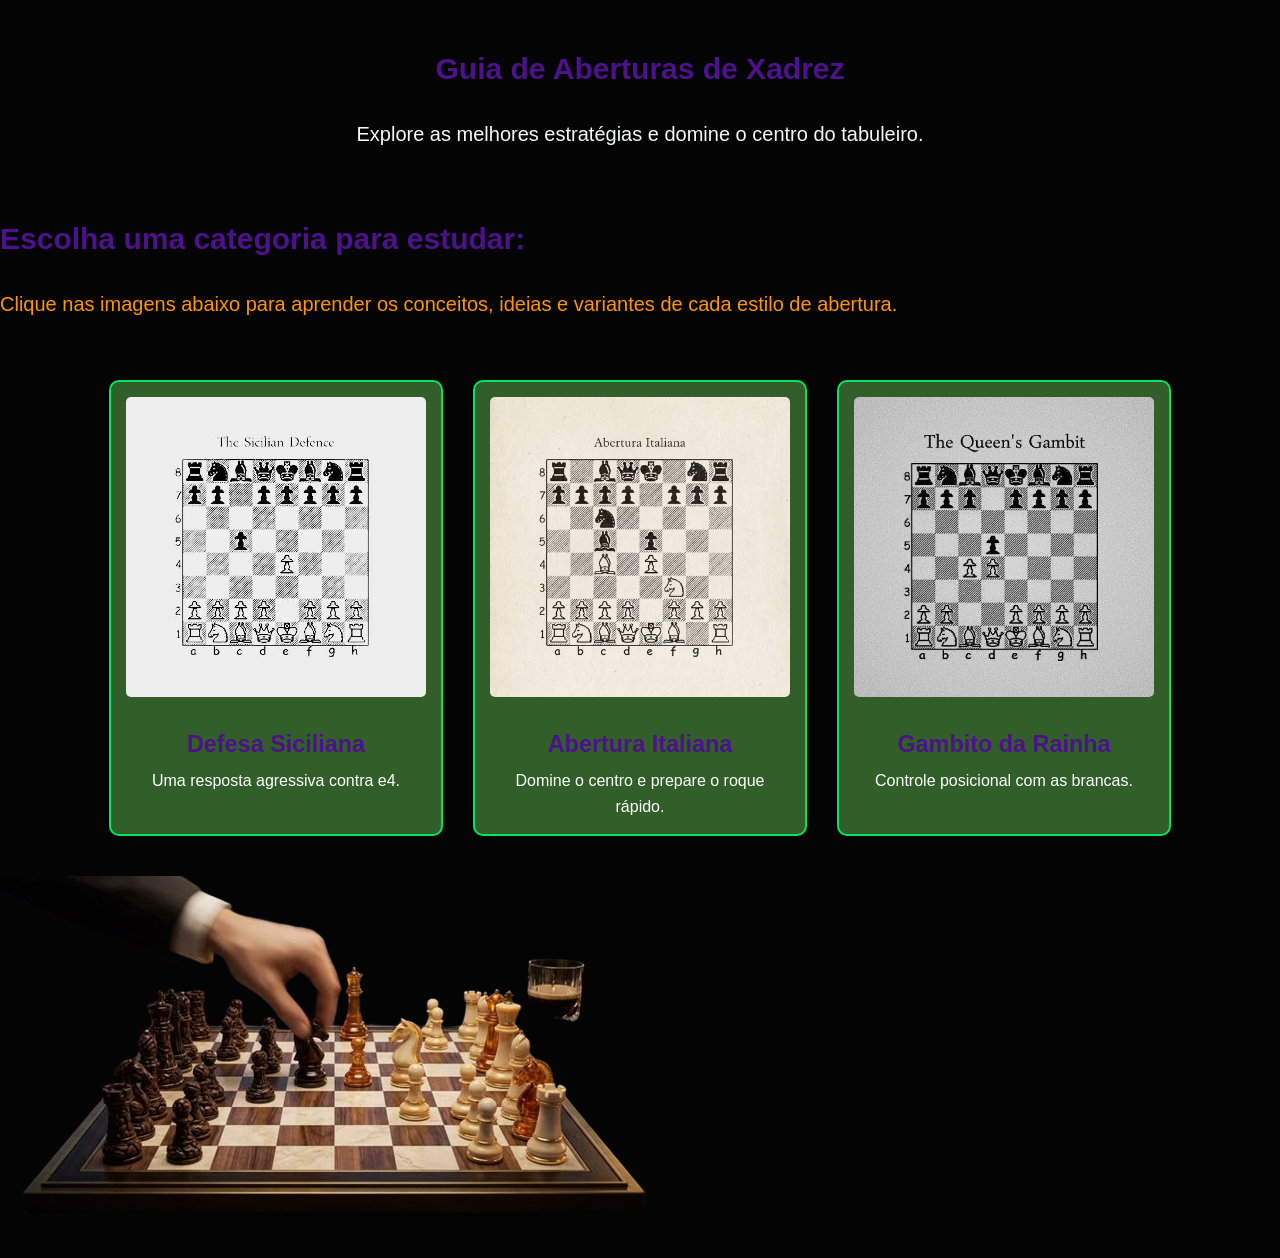
==== index.html @ a02d28d7 "index.html" ====
<!DOCTYPE html>
<html lang="pt-br">
<head>
    <meta charset="UTF-8">
    <meta name="viewport" content="width=device-width, initial-scale=1.0">
    <meta http-equiv="X-UA-Compatible" content="IE=edge"> 
    <title>Aberturas de Xadrez</title>
    <link rel="stylesheet" href="xadrez.css">
</head>
<body>
    
    <header>
        <section class="cabecalho">
            <h1>Guia de Aberturas de Xadrez</h1>
            <p class="texto-claro">Explore as melhores estratégias e domine o centro do tabuleiro.</p>
        </section>
    </header>
    
    <main>
        <section class="sobre-site">
            <h2>Escolha uma categoria para estudar:</h2>
            <p>Clique nas imagens abaixo para aprender os conceitos, ideias e variantes de cada estilo de abertura.</p>
        </section>
        
        <!-- Grade de Botões de Imagens -->
        <section class="grid-aberturas">
            
            <!-- Botão 1 -->
            <a href="Defesa_Siciliana.html" class="botao-imagem">
                <!-- Substitua o src pela imagem real da abertura -->
                <img src="Siciliana.png" alt="Defesa Siciliana">
                <h3>Defesa Siciliana</h3>
                <p>Uma resposta agressiva contra e4.</p>
            </a>
            
            <!-- Botão 2 -->
            <a href="Abertura_Italiana.html" class="botao-imagem">
                <img src="Abertura italiana.png" alt="Abertura Italiana">
                <h3>Abertura Italiana</h3>
                <p>Domine o centro e prepare o roque rápido.</p>
            </a>
            
            <!-- Botão 3 -->
            <a href="Gambito_da_Rainha.html" class="botao-imagem">
                <img src="Gambito da Rainha.png" alt="Gambito da Rainha">
                <h3>Gambito da Rainha</h3>
                <p>Controle posicional com as brancas.</p>
            </a>
            
        </section>
        <img src="Tabuleirosemfundo.png" alt="Tabuleiro de xadrez">
    </main>

</body>
</html>
---- xadrez.css ----
/* ================= Base do Site ================= */
body {
    background-color: #040404; /* Fundo preto que você escolheu */
    color: #ff9500; /* Laranja para o texto padrão */
    font-family: 'Trebuchet MS', 'Lucida Sans Unicode', 'Lucida Grande', 'Lucida Sans', Arial, sans-serif;
    font-size: 20px;
    line-height: 1.6;
    margin: 0;
    padding: 0;
}

header {
    text-align: center;
    padding: 20px;
}

header img {
    height: 200px;
}

/* ================= Tipografia e Cores ================= */
h1, h2, h3 {
    color: #4c118b; /* Magenta */
}

/* Classes para destacar textos no meio dos parágrafos */
.texto-claro {
    color: #f6f8f7;
}

.destaque-ouro {
    color: #f1c15d; /* Amarelo/Ouro */
    font-weight: bold;
}

.destaque-claro {
    color: white;
    font-weight: bold;
}

/* ================= Sistema de Grid para os Botões ================= */
.grid-aberturas {
    display: flex;
    flex-wrap: wrap;
    justify-content: center;
    gap: 30px; /* Espaço entre as imagens */
    padding: 40px 20px;
}

/* ================= O Botão de Imagem Pulsante ================= */
.botao-imagem {
    background-color: #325e2a; /* Seu fundo marrom/acinzentado */
    border: 2px solid #0be25e; /* Borda rosa choque */
    border-radius: 10px;
    text-decoration: none;
    width: 300px;
    padding: 15px;
    text-align: center;
    color: #ff9500;
    
    /* Ativa a animação de pulso infinito */
    animation: pulsar 2s infinite;
    transition: transform 0.3s ease-in-out;
}

/* Efeito ao passar o mouse por cima do botão */
.botao-imagem:hover {
    transform: scale(1.05); /* Dá uma leve aumentada na imagem */
    border-color: #b03493; /* Muda para o rosa escuro */
}

.botao-imagem img {
    width: 100%; /* A imagem ocupa todo o espaço do botão */
    height: auto;
    border-radius: 5px;
    margin-bottom: 10px;
}

.botao-imagem h3 {
    margin: 10px 0 5px 0;
}

.botao-imagem p {
    font-size: 16px;
    color: white;
    margin: 0;
}

/* ================= A Animação Pulsante (Keyframes) ================= */
@keyframes pulsar {
    0% {
        box-shadow: 0 0 0 0 rgba(117, 15, 186, 0.7); /* Brilho na cor #ed0b65 */
    }
    70% {
        box-shadow: 0 0 20px 15px rgba(117, 15, 186, 0.7); /* O brilho expande e some */
    }
    100% {
        box-shadow: 0 0 0 0 rgba(117, 15, 186, 0.7);
    }
}

/* ================= Estilos da Segunda Página (Conteúdo) ================= */
.conteudo-abertura {
    max-width: 800px;
    margin: 0 auto;
    padding: 20px;
}

.btn-voltar {
    display: inline-block;
    color: #f6f8f7;
    background-color: #b03493;
    border: 2px solid #ed0b65;
    border-radius: 5px;
    padding: 10px 20px;
    text-decoration: none;
    margin: 20px;
    font-weight: bold;
}

.btn-voltar:hover {
    background-color: #ed0b65;
}

.area-tabuleiro {
    border: 2px dashed #b03493;
    padding: 50px;
    text-align: center;
    margin-top: 30px;
}
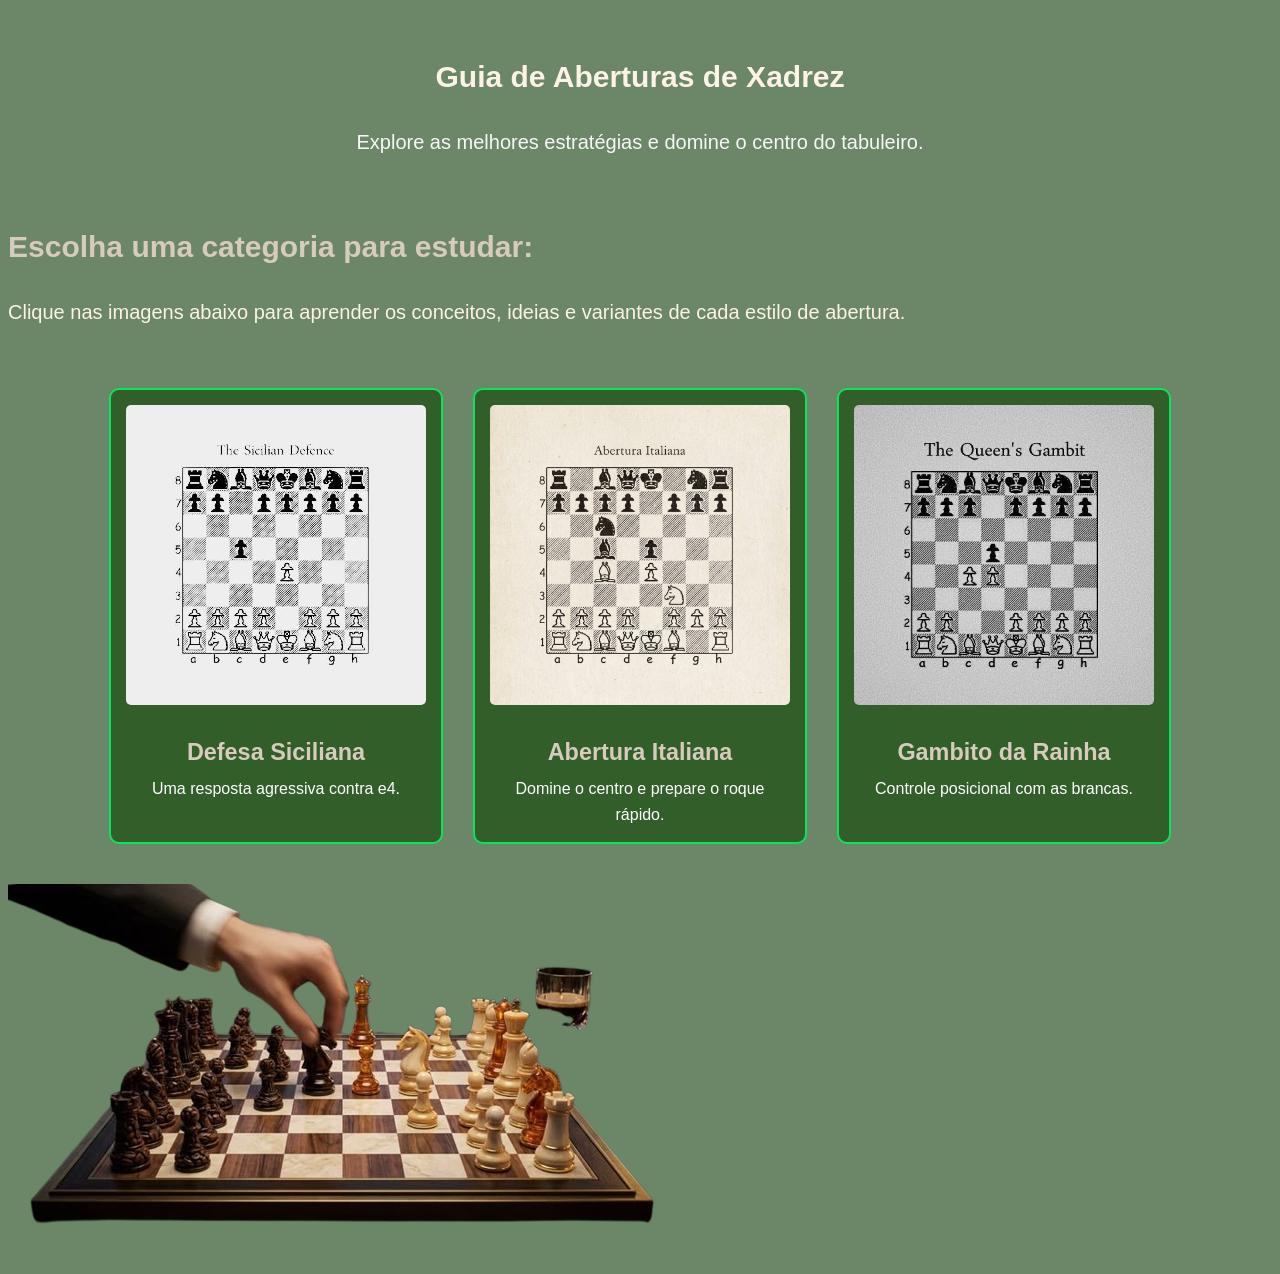
==== commit db0c2513: "alterei o href" ====
--- a/index.html
+++ b/index.html
@@ -4,8 +4,8 @@
     <meta charset="UTF-8">
     <meta name="viewport" content="width=device-width, initial-scale=1.0">
     <meta http-equiv="X-UA-Compatible" content="IE=edge"> 
+    <link rel="stylesheet" href="./style.css/xadrez.css">
     <title>Aberturas de Xadrez</title>
-    <link rel="stylesheet" href="xadrez.css">
 </head>
 <body>
     
@@ -28,27 +28,27 @@
             <!-- Botão 1 -->
             <a href="Defesa_Siciliana.html" class="botao-imagem">
                 <!-- Substitua o src pela imagem real da abertura -->
-                <img src="Siciliana.png" alt="Defesa Siciliana">
+                <img src="./assets/Siciliana.png" alt="Defesa Siciliana">
                 <h3>Defesa Siciliana</h3>
                 <p>Uma resposta agressiva contra e4.</p>
             </a>
             
             <!-- Botão 2 -->
             <a href="Abertura_Italiana.html" class="botao-imagem">
-                <img src="Abertura italiana.png" alt="Abertura Italiana">
+                <img src="./assets/Abertura italiana.png" alt="Abertura Italiana">
                 <h3>Abertura Italiana</h3>
                 <p>Domine o centro e prepare o roque rápido.</p>
             </a>
             
             <!-- Botão 3 -->
             <a href="Gambito_da_Rainha.html" class="botao-imagem">
-                <img src="Gambito da Rainha.png" alt="Gambito da Rainha">
+                <img src="./assets/Gambito da Rainha.png" alt="Gambito da Rainha">
                 <h3>Gambito da Rainha</h3>
                 <p>Controle posicional com as brancas.</p>
             </a>
             
         </section>
-        <img src="Tabuleirosemfundo.png" alt="Tabuleiro de xadrez">
+        <img src="./assets/Tabuleirosemfundo.png" alt="Tabuleiro de xadrez">
     </main>
 
 </body>
--- a/style.css/xadrez.css
+++ b/style.css/xadrez.css
@@ -0,0 +1,130 @@
+/* ================= Base do Site ================= */
+body {
+    background-color: #6c8767; /* Fundo preto que você escolheu */
+    color: #FCF2E5; /* Laranja para o texto padrão */
+    font-family: 'Trebuchet MS', 'Lucida Sans Unicode', 'Lucida Grande', 'Lucida Sans', Arial, sans-serif;
+    font-size: 20px;
+    line-height: 1.6;
+}
+
+header {
+    text-align: center;
+    padding: 20px;
+}
+
+header img {
+    height: 200px;
+}
+
+/* ================= Tipografia e Cores ================= */
+.h1, h2, h3 {
+    color: #d6cbbc; /* Magenta */
+    justify-content: center;
+
+}
+
+/* Classes para destacar textos no meio dos parágrafos */
+.texto-claro {
+    color: #f6f8f7;
+}
+
+.destaque-ouro {
+    color: #f1c15d; /* Amarelo/Ouro */
+    font-weight: bold;
+}
+
+.destaque-claro {
+    color: white;
+    font-weight: bold;
+}
+
+/* ================= Sistema de Grid para os Botões ================= */
+.grid-aberturas {
+    display: flex;
+    flex-wrap: wrap;
+    justify-content: center;
+    gap: 30px; /* Espaço entre as imagens */
+    padding: 40px 20px;
+}
+
+/* ================= O Botão de Imagem Pulsante ================= */
+.botao-imagem {
+    background-color: #325e2a; /* Seu fundo marrom/acinzentado */
+    border: 2px solid #0be25e; /* Borda rosa choque */
+    border-radius: 10px;
+    text-decoration: none;
+    width: 300px;
+    padding: 15px;
+    text-align: center;
+    color: #ff9500;
+    
+    /* Ativa a animação de pulso infinito */
+    animation: pulsar 2s infinite;
+    transition: transform 0.3s ease-in-out;
+}
+
+/* Efeito ao passar o mouse por cima do botão */
+.botao-imagem:hover {
+    transform: scale(1.05); /* Dá uma leve aumentada na imagem */
+    border-color: #deec0e; /* Muda para o rosa escuro */
+}
+
+.botao-imagem img {
+    width: 100%; /* A imagem ocupa todo o espaço do botão */
+    height: auto;
+    border-radius: 5px;
+    margin-bottom: 10px;
+}
+
+.botao-imagem h3 {
+    margin: 10px 0 5px 0;
+}
+
+.botao-imagem p {
+    font-size: 16px;
+    color: white;
+    margin: 0;
+}
+
+/* ================= A Animação Pulsante (Keyframes) ================= */
+@keyframes pulsar {
+    0% {
+        box-shadow: 0 0 0 0 rgba(247, 238, 66, 0.7); /* Brilho na cor #ed0b65 */
+    }
+    70% {
+        box-shadow: 0 0 20px 15px rgba(247, 238, 66, 0.7); /* O brilho expande e some */
+    }
+    100% {
+        box-shadow: 0 0 0 0 rgba(247, 238, 66, 0.7);
+    }
+}
+
+/* ================= Estilos da Segunda Página (Conteúdo) ================= */
+.conteudo-abertura {
+    max-width: 800px;
+    margin: 0 auto;
+    padding: 20px;
+}
+
+.btn-voltar {
+    display: inline-block;
+    color: #f6f8f7;
+    background-color: #b03493;
+    border: 2px solid #ed0b65;
+    border-radius: 5px;
+    padding: 10px 20px;
+    text-decoration: none;
+    margin: 20px;
+    font-weight: bold;
+}
+
+.btn-voltar:hover {
+    background-color: #ed0b65;
+}
+
+.area-tabuleiro {
+    border: 2px dashed #b03493;
+    padding: 50px;
+    text-align: center;
+    margin-top: 30px;
+}
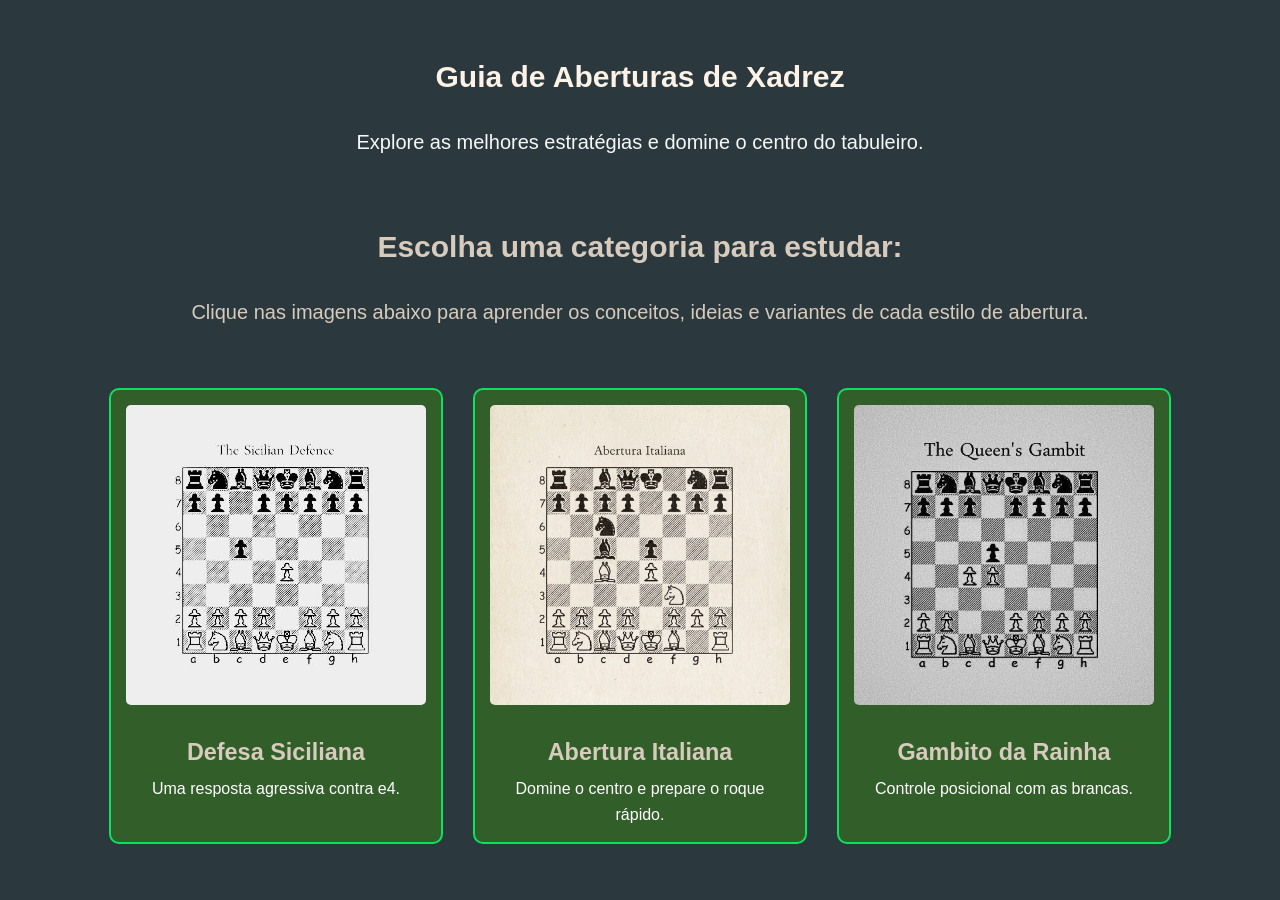
==== commit f3ffab24: "mais um commit" ====
--- a/index.html
+++ b/index.html
@@ -15,7 +15,6 @@
             <p class="texto-claro">Explore as melhores estratégias e domine o centro do tabuleiro.</p>
         </section>
     </header>
-    
     <main>
         <section class="sobre-site">
             <h2>Escolha uma categoria para estudar:</h2>
@@ -48,7 +47,6 @@
             </a>
             
         </section>
-        <img src="./assets/Tabuleirosemfundo.png" alt="Tabuleiro de xadrez">
     </main>
 
 </body>
--- a/style.css/xadrez.css
+++ b/style.css/xadrez.css
@@ -1,6 +1,6 @@
 /* ================= Base do Site ================= */
 body {
-    background-color: #6c8767; /* Fundo preto que você escolheu */
+    background-color: #2b383d; /* Fundo preto que você escolheu */
     color: #FCF2E5; /* Laranja para o texto padrão */
     font-family: 'Trebuchet MS', 'Lucida Sans Unicode', 'Lucida Grande', 'Lucida Sans', Arial, sans-serif;
     font-size: 20px;
@@ -12,20 +12,20 @@
     padding: 20px;
 }
 
+/* Classes para destacar textos no meio dos parágrafos */
+.texto-claro {
+    color: #f6f8f7;
+    text-align: center;
+}
+
 header img {
     height: 200px;
 }
 
 /* ================= Tipografia e Cores ================= */
-.h1, h2, h3 {
+.h1, h2, h3, p{
     color: #d6cbbc; /* Magenta */
-    justify-content: center;
-
-}
-
-/* Classes para destacar textos no meio dos parágrafos */
-.texto-claro {
-    color: #f6f8f7;
+    text-align: center;
 }
 
 .destaque-ouro {
@@ -110,7 +110,7 @@
     display: inline-block;
     color: #f6f8f7;
     background-color: #b03493;
-    border: 2px solid #ed0b65;
+    border: 2px solid #cf0053;
     border-radius: 5px;
     padding: 10px 20px;
     text-decoration: none;
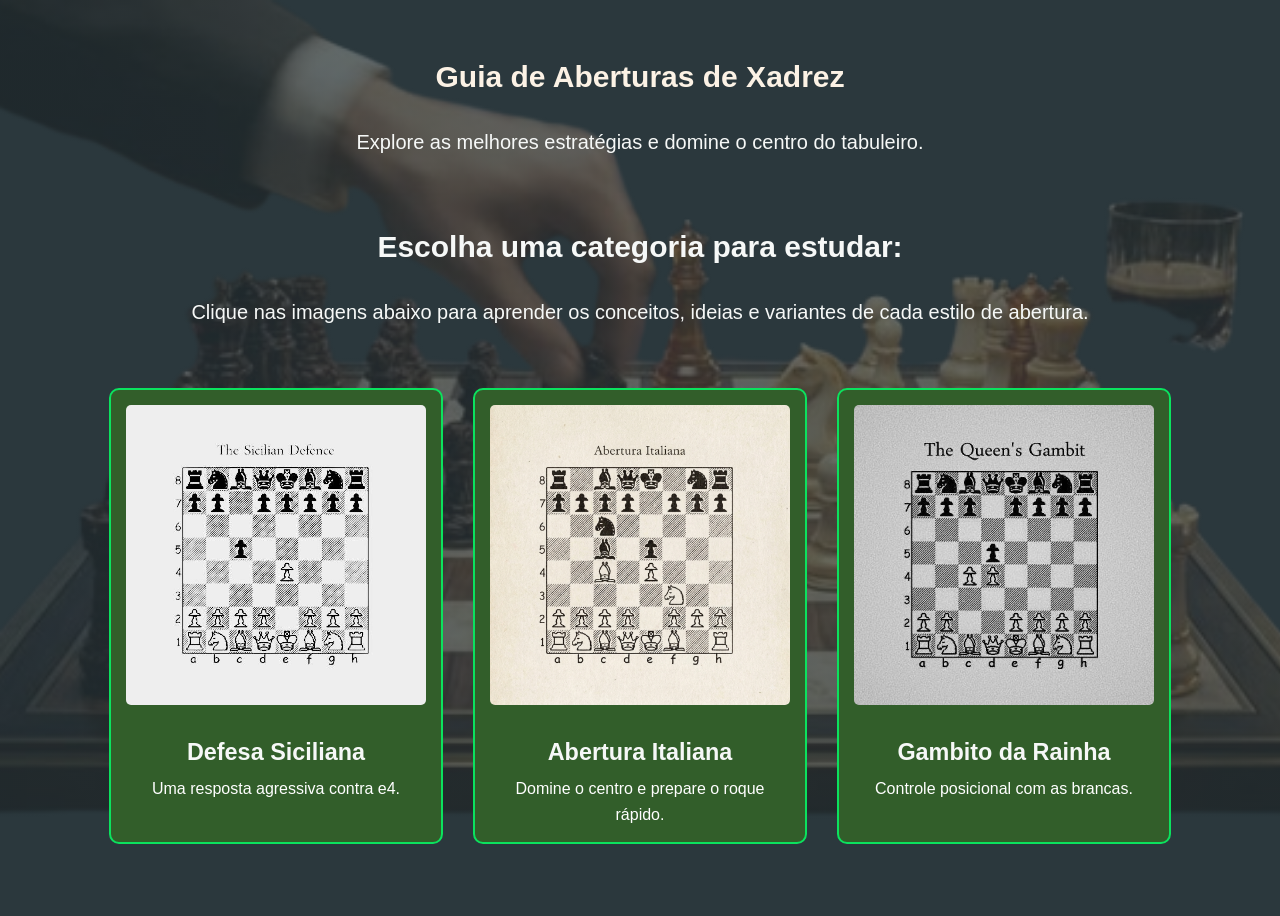
==== commit 6dcfe610: "coloquei um icone" ====
--- a/index.html
+++ b/index.html
@@ -5,6 +5,7 @@
     <meta name="viewport" content="width=device-width, initial-scale=1.0">
     <meta http-equiv="X-UA-Compatible" content="IE=edge"> 
     <link rel="stylesheet" href="./style.css/xadrez.css">
+    <link rel="icon" type="image/x-icon" href="./assets/Youtube_Assets-removebg-preview.ico">
     <title>Aberturas de Xadrez</title>
 </head>
 <body>
--- a/style.css/xadrez.css
+++ b/style.css/xadrez.css
@@ -1,10 +1,18 @@
 /* ================= Base do Site ================= */
 body {
-    background-color: #2b383d; /* Fundo preto que você escolheu */
+    /* Troque este caminho pela imagem de fundo que você quiser usar. */
+    background-color: #2b383d;
+    background-image: linear-gradient(rgba(43, 56, 61, 0.72), rgba(43, 56, 61, 0.72)), url('../assets/Tabuleirosemfundo.png');
+    background-size: cover;
+    background-position: center;
+    background-repeat: no-repeat;
+    background-attachment: fixed;
+    min-height: 100vh;
     color: #FCF2E5; /* Laranja para o texto padrão */
     font-family: 'Trebuchet MS', 'Lucida Sans Unicode', 'Lucida Grande', 'Lucida Sans', Arial, sans-serif;
     font-size: 20px;
     line-height: 1.6;
+    justify-content: center;
 }
 
 header {
@@ -24,7 +32,7 @@
 
 /* ================= Tipografia e Cores ================= */
 .h1, h2, h3, p{
-    color: #d6cbbc; /* Magenta */
+    color: #f6f8f7; /* Magenta */
     text-align: center;
 }
 
@@ -42,7 +50,7 @@
 .grid-aberturas {
     display: flex;
     flex-wrap: wrap;
-    justify-content: center;
+    justify-content:center;
     gap: 30px; /* Espaço entre as imagens */
     padding: 40px 20px;
 }
@@ -65,7 +73,7 @@
 
 /* Efeito ao passar o mouse por cima do botão */
 .botao-imagem:hover {
-    transform: scale(1.05); /* Dá uma leve aumentada na imagem */
+    transform: scale(1.05); /* Aumenta o tamanho do botão */
     border-color: #deec0e; /* Muda para o rosa escuro */
 }
 
@@ -127,4 +135,11 @@
     padding: 50px;
     text-align: center;
     margin-top: 30px;
+}
+
+.abertura-rainha {
+    display: flex;
+    flex-direction: column;
+    align-items: center;
+    gap: 20px; /* Espaço entre os elementos */
 }
